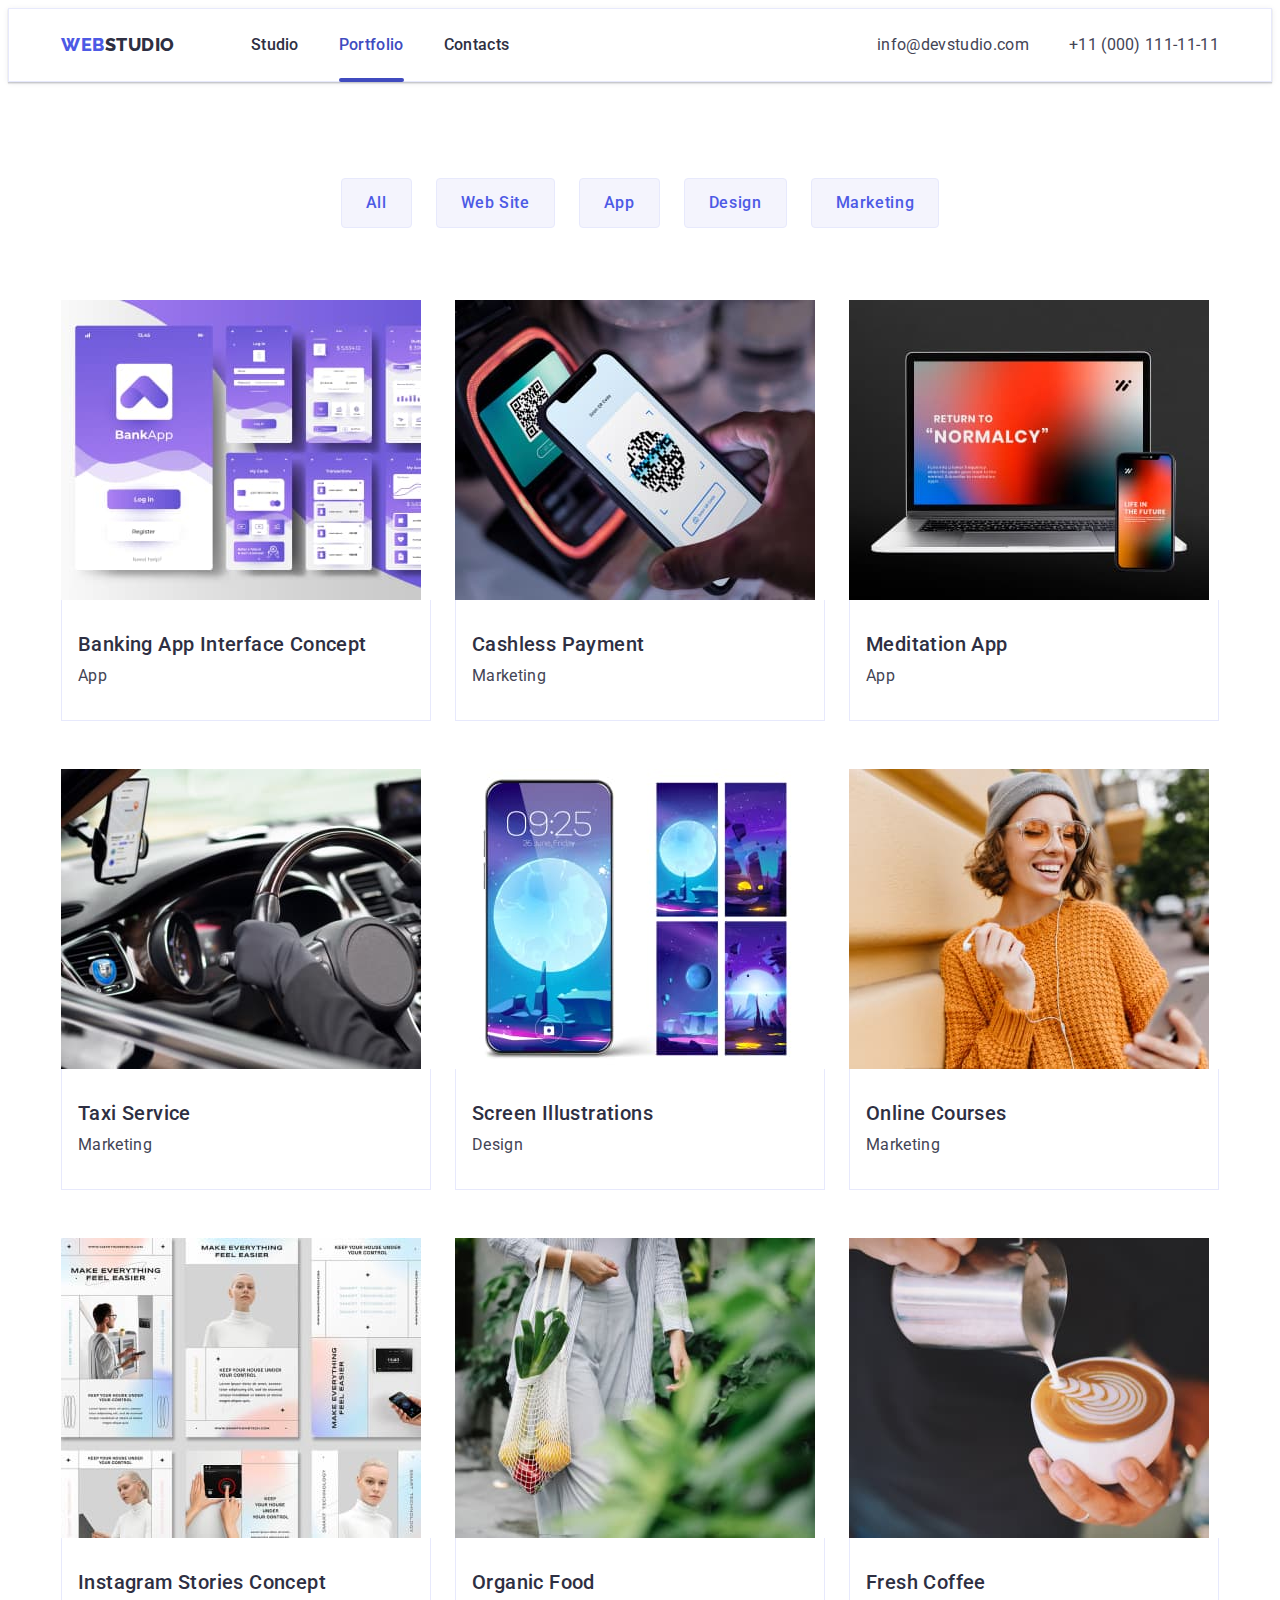
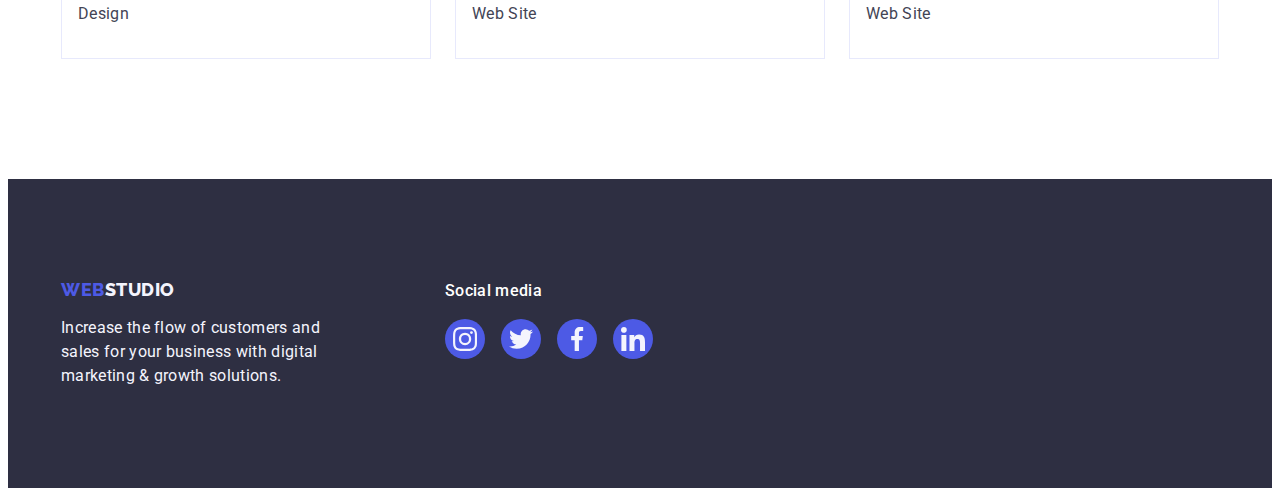
==== portfolio.html @ f316f8f7 "Initial commit" ====
<!DOCTYPE html>
<html lang="en">
  <head>
    <meta charset="UTF-8" />
    <meta http-equiv="X-UA-Compatible" content="IE=edge" />
    <meta name="viewport" content="width=device-width, initial-scale=1.0" />
    <title>Portfolio</title>
    <link
      rel="stylesheet"
      href="https://cdnjs.cloudflare.com/ajax/libs/modern-normalize/2.0.0/modern-normalize.min.css"
      integrity="sha512-4xo8blKMVCiXpTaLzQSLSw3KFOVPWhm/TRtuPVc4WG6kUgjH6J03IBuG7JZPkcWMxJ5huwaBpOpnwYElP/m6wg=="
      crossorigin="anonymous"
      referrerpolicy="no-referrer"
    />
    <link rel="stylesheet" href="./css/slytes.css" />
    <link rel="preconnect" href="https://fonts.googleapis.com" />
    <link rel="preconnect" href="https://fonts.gstatic.com" crossorigin />
    <link
      href="https://fonts.googleapis.com/css2?family=Raleway:wght@400;800&family=Roboto:wght@400;500;700;900&display=swap"
      rel="stylesheet"
    />
  </head>
  <body>
    <header class="header">
      <div class="container header-container">
        <nav class="header-nav">
          <a href="./index.html" class="logo link"
            >Web<span class="logo-web">Studio</span></a
          >
          <ul class="header-nav-menu list">
            <li>
              <a class="nav-link link" href="./index.html">Studio</a>
            </li>
            <li>
              <a class="nav-link link current" href="./portfolio.html"
                >Portfolio</a
              >
            </li>
            <li>
              <a class="nav-link link" href="">Contacts</a>
            </li>
          </ul>
        </nav>
        <address class="address">
          <ul class="adress-item list">
            <li>
              <a class="address-link link" href="mailto:info@devstudio.com"
                >info@devstudio.com</a
              >
            </li>
            <li>
              <a class="address-link link" href="tel:+110001111111"
                >+11 (000) 111-11-11</a
              >
            </li>
          </ul>
        </address>
      </div>
    </header>
    <main>
      <section class="portfolio">
        <div class="container portfolio-container">
          <h1 class="portfolio-title visually-hidden">Portfolio</h1>
          <ul class="portfolio-item list">
            <li class="portfolio-btn">
              <button class="button" type="button">All</button>
            </li>
            <li class="portfolio-btn">
              <button class="button" type="button">Web Site</button>
            </li>
            <li class="portfolio-btn">
              <button class="button" type="button">App</button>
            </li>
            <li class="portfolio-btn">
              <button class="button" type="button">Design</button>
            </li>
            <li class="portfolio-btn">
              <button class="button" type="button">Marketing</button>
            </li>
          </ul>
          <ul class="portfolio-images list">
            <li class="portfolio-list">
              <a class="portfolio-link link" href=".app">
                <div class="portfolio-cover-block">
                  <img src="./images/portfolio1.jpg" alt="app" width="360" />

                  <p class="text-cover">
                    14 Stylish and User-Friendly App Design Concepts · Task
                    Manager App · Calorie Tracker App · Exotic Fruit Ecommerce
                    App · Cloud Storage App
                  </p>
                </div>
                <div class="about-foto">
                  <h2 class="portfolio-list-title">
                    Banking App Interface Concept
                  </h2>
                  <p class="portfolio-list-text">App</p>
                </div>
              </a>
            </li>
            <li class="portfolio-list">
              <a class="portfolio-link link" href=".marketing">
                <div class="portfolio-cover-block">
                  <img
                    src="./images/portfolio2.jpg"
                    alt="payment"
                    width="360"
                  />

                  <p class="text-cover">
                    14 Stylish and User-Friendly App Design Concepts · Task
                    Manager App · Calorie Tracker App · Exotic Fruit Ecommerce
                    App · Cloud Storage App
                  </p>
                </div>
                <div class="about-foto">
                  <h2 class="portfolio-list-title">Cashless Payment</h2>
                  <p class="portfolio-list-text">Marketing</p>
                </div>
              </a>
            </li>
            <li class="portfolio-list">
              <a class="portfolio-link link" href=".app">
                <div class="portfolio-cover-block">
                  <img
                    src="./images/portfolio3.jpg"
                    alt="meditation app"
                    width="360"
                  />

                  <p class="text-cover">
                    14 Stylish and User-Friendly App Design Concepts · Task
                    Manager App · Calorie Tracker App · Exotic Fruit Ecommerce
                    App · Cloud Storage App
                  </p>
                </div>
                <div class="about-foto">
                  <h2 class="portfolio-list-title">Meditation App</h2>
                  <p class="portfolio-list-text">App</p>
                </div>
              </a>
            </li>
            <li class="portfolio-list">
              <a class="portfolio-link link" href=".marketing">
                <div class="portfolio-cover-block">
                  <img src="./images/portfolio4.jpg" alt="car" width="360" />

                  <p class="text-cover">
                    14 Stylish and User-Friendly App Design Concepts · Task
                    Manager App · Calorie Tracker App · Exotic Fruit Ecommerce
                    App · Cloud Storage App
                  </p>
                </div>
                <div class="about-foto">
                  <h2 class="portfolio-list-title">Taxi Service</h2>
                  <p class="portfolio-list-text">Marketing</p>
                </div>
              </a>
            </li>
            <li class="portfolio-list">
              <a class="portfolio-link link" href=".desing">
                <div class="portfolio-cover-block">
                  <img
                    src="./images/portfolio5.jpg"
                    alt="illustrations"
                    width="360"
                  />

                  <p class="text-cover">
                    14 Stylish and User-Friendly App Design Concepts · Task
                    Manager App · Calorie Tracker App · Exotic Fruit Ecommerce
                    App · Cloud Storage App
                  </p>
                </div>
                <div class="about-foto">
                  <h2 class="portfolio-list-title">Screen Illustrations</h2>
                  <p class="portfolio-list-text">Design</p>
                </div>
              </a>
            </li>
            <li class="portfolio-list">
              <a class="portfolio-link link" href=".marketing">
                <div class="portfolio-cover-block">
                  <img src="./images/portfolio6.jpg" alt="girl" width="360" />

                  <p class="text-cover">
                    14 Stylish and User-Friendly App Design Concepts · Task
                    Manager App · Calorie Tracker App · Exotic Fruit Ecommerce
                    App · Cloud Storage App
                  </p>
                </div>
                <div class="about-foto">
                  <h2 class="portfolio-list-title">Online Courses</h2>
                  <p class="portfolio-list-text">Marketing</p>
                </div>
              </a>
            </li>
            <li class="portfolio-list">
              <a class="portfolio-link link" href=".desing">
                <div class="portfolio-cover-block">
                  <img
                    src="./images/portfolio7.jpg"
                    alt="instagram"
                    width="360"
                  />

                  <p class="text-cover">
                    14 Stylish and User-Friendly App Design Concepts · Task
                    Manager App · Calorie Tracker App · Exotic Fruit Ecommerce
                    App · Cloud Storage App
                  </p>
                </div>
                <div class="about-foto">
                  <h2 class="portfolio-list-title">
                    Instagram Stories Concept
                  </h2>
                  <p class="portfolio-list-text">Design</p>
                </div>
              </a>
            </li>
            <li class="portfolio-list">
              <a class="portfolio-link link" href=".website">
                <div class="portfolio-cover-block">
                  <img
                    src="./images/portfolio8.jpg"
                    alt="bag with fruts"
                    width="360"
                  />

                  <p class="text-cover">
                    14 Stylish and User-Friendly App Design Concepts · Task
                    Manager App · Calorie Tracker App · Exotic Fruit Ecommerce
                    App · Cloud Storage App
                  </p>
                </div>
                <div class="about-foto">
                  <h2 class="portfolio-list-title">Organic Food</h2>
                  <p class="portfolio-list-text">Web Site</p>
                </div>
              </a>
            </li>
            <li class="portfolio-list">
              <a class="portfolio-link link" href=".wedsite">
                <div class="portfolio-cover-block">
                  <img src="./images/portfolio9.jpg" alt="coffee" width="360" />

                  <p class="text-cover">
                    14 Stylish and User-Friendly App Design Concepts · Task
                    Manager App · Calorie Tracker App · Exotic Fruit Ecommerce
                    App · Cloud Storage App
                  </p>
                </div>
                <div class="about-foto">
                  <h2 class="portfolio-list-title">Fresh Coffee</h2>
                  <p class="portfolio-list-text">Web Site</p>
                </div>
              </a>
            </li>
          </ul>
        </div>
      </section>
    </main>
    <footer class="footer">
      <div class="container footer-container">
        <div class="footer-text-logo">
          <a href="./index.html" class="footer-logo link"
            >Web<span class="logo-web-footer">Studio</span></a
          >
          <p class="footer-text">
            Increase the flow of customers and sales for your business with
            digital marketing & growth solutions.
          </p>
        </div>
        <div class="soc-footer">
          <p class="soc-media">Social media</p>
          <ul class="footer-media-list list">
            <li class="madia">
              <a
                class="soc-link-footer"
                href=""
                target="_blank"
                rel="no-referrer noopener "
              >
                <svg class="soc-icons-footer" width="24" height="24">
                  <use href="./images/icons.svg#icon-instagram"></use>
                </svg>
              </a>
            </li>
            <li class="madia">
              <a
                class="soc-link-footer"
                href=""
                target="_blank"
                rel="no-referrer noopener "
              >
                <svg class="soc-icons-footer" width="24" height="24">
                  <use href="./images/icons.svg#icon-twitter"></use>
                </svg>
              </a>
            </li>
            <li class="madia">
              <a
                class="soc-link-footer"
                href=""
                target="_blank"
                rel="no-referrer noopener "
              >
                <svg class="soc-icons-footer" width="24" height="24">
                  <use href="./images/icons.svg#icon-facebook"></use>
                </svg>
              </a>
            </li>
            <li class="madia">
              <a
                class="soc-link-footer"
                href=""
                target="_blank"
                rel="no-referrer noopener "
              >
                <svg class="soc-icons-footer" width="24" height="24">
                  <use href="./images/icons.svg#icon-linkedin"></use>
                </svg>
              </a>
            </li>
          </ul>
        </div>
      </div>
    </footer>
  </body>
</html>
---- css/slytes.css ----
:root{
--logo-color:#4D5AE5;
--main-title-color:#2E2F42;
--footer-text-color:#F4F4FD;
--main-text-color:#434455;
--background-color: #FFFFFF;
--button-color: #404BBF;
--transition-timing-function: 250ms cubic-bezier(0.4, 0, 0.2, 1);
} 
body {
font-family: 'Roboto', sans-serif;
color: var(--main-text-color);
background-color:  var(--background-color);
}
p,h1,h2,h3,h4,h5,h6{
margin-top: 0;
margin-bottom: 0;
}
ul {
margin:0;
list-style: none;
padding-left: 0;
}
img {
display: block;
}
.container {
width: 100%;
max-width: 1158px;
padding-left: 15px;
padding-right: 15px;
margin:0 auto;
}
section {
padding-top: 120px;
padding-bottom: 120px;
}
.header {
box-shadow: 0px 2px 1px rgba(46, 47, 66, 0.08), 0px 1px 1px rgba(46, 47, 66, 0.16), 0px 1px 6px rgba(46, 47, 66, 0.08);
border: 1px solid #E7E9FC;
  

}
.header-nav {
display: flex;
align-items: center;
    
}
.header-nav-menu {
display: flex;
gap: 40px;
margin-right: auto;
   
}
.header-container{
display: flex;
align-items: center;
   
}
.logo {
font-family: Raleway,sans-serif;
font-weight: 800;
font-size: 18px;
line-height: 1.17;
text-transform: uppercase;
letter-spacing: 0.03em;
color: var(--logo-color);
display: flex;
align-items: center;
margin-right: 76px;
}
.link
{
text-decoration: none;
}

.logo-web {
color: var(--main-title-color);
}
.logo-web-footer{
color: var(--footer-text-color);
}

.nav-link:hover,
.nav-link:focus
{
color:var(--button-color);
}

.nav-link {
font-weight: 500;
font-size: 16px;
line-height:1.5;
letter-spacing: 0.02em;
color: var(--main-title-color) ;
padding: 24px 0;
display: block;
transition:color var(--transition-timing-function);
position: relative;

}
.current {
color: var(--button-color);
}
   

.current::after{
 content: "";
    position: absolute;
    left: 0;
    bottom: -1px;
    height: 4px;
    width: 100%;
    border-radius: 2px;
    background-color: var(--button-color);
}
.address{
font-style: normal;
margin-left: auto;
margin-right: 0;
    
}
.adress-item {
display: flex; 
gap: 40px;   
}
.address-link {
font-size: 16px;
line-height: 1.5;
letter-spacing: 0.02em;
color:var(--main-text-color);
transition: color var(--transition-timing-function);
}

.address-link:hover,
.address-link:focus
 {
color:var(--button-color);
}
.hero{
/* background-color:var(--main-title-color); */
padding-bottom: 188px;
padding-top: 188px;
background-image: linear-gradient(rgba(46, 47, 66, 0.7), rgba(46, 47, 66, 0.7)), url(../images/people-office.jpg); 
background-repeat: no-repeat;
background-position: center;
background-size: cover;
margin-left: auto;
margin-right: auto;
max-width: 1440px;

}

.hero-title {
font-size: 56px;
line-height: 1.07;
letter-spacing: 0.02em;
color:var(--background-color);
text-align: center;
max-width: 496px;
margin: 0 auto;
}
.hero-container{
text-align: center;


}
.hero-btn {
font-family: "Roboto", sans-serif;
font-weight: 500;
font-size: 16px;
line-height: 1.5;
letter-spacing: 0.04em;
color: var(--background-color);
background: var(--logo-color);
cursor: pointer;
border-radius: 4px;
border: none;
min-width: 169px;
height: 56px;
margin-top: 48px;
display: block;
margin-left: auto;
margin-right: auto;
transition: background-color var(--transition-timing-function);
box-shadow: 0px 4px 4px rgba(0, 0, 0, 0.15);

}
.hero-btn:focus,
.hero-btn:hover {
background-color: var(--button-color);
}
.features-container {

    
}
.features-title {}
.visually-hidden {
    position: absolute;
    width: 1px;
    height: 1px;
    margin: -1px;
    border: 0;
    padding: 0;
    white-space: nowrap;
    clip-path: inset(100%);
    clip: rect(0 0 0 0);
    overflow: hidden;
}
.container-icon {
    padding: 24px 100px;
    background-color: var(--footer-text-color);
    margin-bottom: 8px;
    display: flex;
    height: 112px;
    align-items: center;
    justify-content: center;
    border-radius: 4px;
}
.features-icons{
   
}
.features-item
 {
font-weight: 500;
font-size: 20px;
line-height: 1.2;
letter-spacing: 0.02em;
color: var(--main-title-color);
margin-bottom: 8px;
}
.features-list{
display: flex;
gap: 24px;

}
.featurs-columns {
width: calc((100% - 72px)/4);
}
.features-text
{
font-size: 16px;
line-height: 1.5;
letter-spacing: 0.02em;
color:var(--main-text-color);
}
.our-work {


}
.about-us {
    padding-top: 0;
}
.about-us-title {
font-weight: 700;
font-size: 36px;
line-height: 1.11;
letter-spacing: 0.02em;
color: var(--main-title-color);
text-align: center;
text-transform: capitalize;
margin-bottom: 72px;
}
.about-us-item {
width: calc((100% - 48px) / 3);
border: 1px solid #E7E9FC;
}
.about-us-list{
display: flex;
gap: 24px;
}
.team {
background-color:var(--footer-text-color);

}


.team-title {

font-size: 36px;
line-height: 1.11;
letter-spacing: 0.02em;
color:var(--main-title-color);
text-align: center;
text-transform: capitalize;

margin-bottom: 72px;
}
.team-list {
display: flex;
gap: 24px;
}
.name {
padding: 32px 0;
text-align: center;
gap: 8px;
}
.team-item {
font-weight: 500;
font-size: 20px;
line-height: 1.2;
letter-spacing: 0.02em;
color:var(--main-title-color);
text-align: center;
margin-bottom: 8px;
}


.soc{
    display: flex;
    justify-content: center;
    align-items: center;
    gap: 24px;
}
.soc-link
{
   display:flex;
    justify-content: center;
    align-items: center;
    width: 100%;
    height: 100%;
    border-radius: 50%;
    fill: var(--footer-text-color);
    background-color: var(--logo-color);
    transition: background-color 250ms cubic-bezier(0.4, 0, 0.2, 1);
}
.soc-link-footer {
    display: flex;
    justify-content: center;
    align-items: center;
    width: 100%;
    height: 100%;
    border-radius: 50%;
    fill: var(--footer-text-color);
    background-color: var(--logo-color);
    transition:background-color 250ms cubic-bezier(0.4, 0, 0.2, 1);
}
.soc-icons-list{
    width: 40px;
    height: 40px;
}
.soc-link-footer:focus,
.soc-link-footer:hover {
    background-color: #31D0AA;
}
.soc-icons-footer { 
width: 24px;
height: 24px;
}
.soc-link:hover,
.soc-link:focus {
background-color: var(--button-color);
}
   
.team-text {
font-size: 16px;
line-height: 1.5;
letter-spacing: 0.02em;
color: var(--main-text-color);
margin-bottom: 8px;
}
.our-people{
background-color: var(--background-color);
border-radius: 0px 0px 4px 4px;
box-shadow: 0px 1px 6px rgba(46, 47, 66, 0.08), 0px 1px 1px rgba(46, 47, 66, 0.16), 0px 2px 1px rgba(46, 47, 66, 0.08);
}
.customers-title {
    font-size: 36px;
    line-height: 1.11;
    text-align: center;
    letter-spacing: 0.02em;
    color: var(--main-title-color); 
    margin-bottom: 72px;
}
.customers-list{
    display: flex;
    gap: 24px;
    justify-content: center;
   
}
.customers-icons{
    display: inline-block;
    height: 88px;
    width: calc((100% - 120px)/6);
    transition: border-color 250ms cubic-bezier(0.4, 0, 0.2, 1), color 250ms cubic-bezier(0.4, 0, 0.2, 1);
     
}
.customers-link{
    display:flex;
    align-items: center;
    justify-content: center;
    width: 100%;
    height: 100%;
color: #8E8F99;
 border: 1px solid #8E8F99;
  border-radius: 4px;
  transition: border-color 250ms cubic-bezier(0.4, 0, 0.2, 1), color 250ms cubic-bezier(0.4, 0, 0.2, 1);
   }

.customers-link:hover,
.customers-link:focus{
color: var(--button-color);
border: 1px solid var(--button-color);

}
.cos-icons{
    fill: currentColor;
}
.footer {
background-color: var(--main-title-color);
padding: 100px 0;
}
.footer-container{
display: flex;
align-items: baseline;
}
.soc-footer{
    display: inline;
   
}
.madia{
    transition:  background-color 250ms cubic-bezier(0.4, 0, 0.2, 1);
    width: 40px;
    height: 40px;
}
.soc-media{
    font-weight: 500;
        font-size: 16px;
        line-height: 1.5;
        letter-spacing: 0.02em;
        color: var(--background-color);
        margin-bottom: 16px;
       
}
.footer-logo {
display: inline-block;
margin-bottom: 16px;
font-family: Raleway, sans-serif;
font-weight: 800;
font-size: 18px;
line-height: 1.17;
text-transform: uppercase;
letter-spacing: 0.03em;
color: var(--logo-color);  
}
.footer-text-logo{
    margin-right: 120px;
}
.footer-text {
font-size: 16px;
line-height: 1.5;
letter-spacing: 0.02em;
color: var(--footer-text-color);
max-width: 264px;
}
.footer-media-list{
    display: flex;
    gap: 16px;
    
}
.portfolio-container{

}
.portfolio-item {
display: flex;
width: 100%;
margin-bottom: 72px;
gap: 24px;
justify-content: center;
}
.portfolio-btn{
    transition: color var(--transition-timing-function),background-color var(--transition-timing-function),box-shadow var(--transition-timing-function), border-color var(--transition-timing-function);
}
.button {
font-family: "Roboto", sans-serif;
font-weight: 500;
font-size: 16px;
line-height: 1.5;
letter-spacing: 0.04em;
color: var(--logo-color);
background: var(--footer-text-color);
cursor: pointer;
border: 1px solid #E7E9FC;
border-radius: 4px;
padding: 12px 24px;
transition:  color 250ms cubic-bezier(0.4, 0, 0.2, 1), background-color 250ms cubic-bezier(0.4, 0, 0.2, 1), border-color 250ms cubic-bezier(0.4, 0, 0.2, 1), box-shadow 250ms cubic-bezier(0.4, 0, 0.2, 1);
}
.button:hover,
.button:focus
{
color: var(--background-color);
background-color: var(--button-color);
border: 1px solid transparent;
box-shadow: 0px 3px 1px rgba(0, 0, 0, 0.1), 0px 2px 1px rgba(0, 0, 0, 0.08), 0px 2px 2px rgba(0, 0, 0, 0.12);
}
.portfolio-images {
display: flex;
gap:48px 24px;
flex-wrap: wrap;

}
.portfolio-link{
    display: block;
    transition: box-shadow 250ms cubic-bezier(0.4, 0, 0.2, 1);
}
.portfolio-link:hover,
.portfolio-link:focus {
    box-shadow: 0px 1px 6px rgba(46, 47, 66, 0.08), 0px 1px 1px rgba(46, 47, 66, 0.16), 0px 2px 1px rgba(46, 47, 66, 0.08);

}
   

.text-cover{
    position: absolute;
    background-color: var(--logo-color);
    top:0;
    left: 0;
    height: 100%;
    transform: translateY(100%);
    transition: transform var(--transition-timing-function);
       font-size: 16px;
        line-height: 1.5;
        letter-spacing: 0.02em;
        color: var(--footer-text-color);
        padding: 40px 32px;
}
.portfolio{
padding-top: 96px;
padding-bottom: 120px;
}
.portfolio-title {

}
.portfolio-list-title {
font-weight: 500;
font-size: 20px;
line-height: 1.2;
letter-spacing: 0.02em;
color:var(--main-title-color);
margin-bottom: 8px;
}
.portfolio-list-text {
font-size: 16px;
line-height: 1.5;
letter-spacing: 0.02em;
color:var(--main-text-color);

}
.portfolio-list{
width: calc((100% - 48px)/3);
 
}
.portfolio-cover-block{
    position: relative;
    overflow: hidden;
}
 .portfolio-link:hover .text-cover,
 .portfolio-link:focus .text-cover
 {
     transform: translateY(0%);
 }
 .about-foto{
    padding: 32px 16px;
    border-left: 1px solid #E7E9FC;
    border-bottom: 1px solid #E7E9FC;
    border-right: 1px solid #E7E9FC;
 }
 .backdrop{
    width: 100%;
    height: 100%;
    background-color: rgba(46, 47, 66, 0.4);
    position: fixed;
    top: 0;
    transition: opacity var(--transition-timing-function),
    visibility var(--transition-timing-function);

 }
 .modal{
    width: 408px;
    min-height: 584px;
    background-color: #FCFCFC;
    box-shadow: 0px 1px 1px rgba(0, 0, 0, 0.14), 0px 1px 3px rgba(0, 0, 0, 0.12), 0px 2px 1px rgba(0, 0, 0, 0.2);
    border-radius: 4px;
    position: absolute;
    top: 50%;
    left:50%;
    transform: translate(-50%,-50%) scale(1);
    transition: transform var(--transition-timing-function);
 }
 .modal-btn{
    position: absolute;
    width: 24px;
    height: 24px;
    background: #E7E9FC;
    border: 1px solid rgba(0, 0, 0, 0.1);
    border-radius: 50%;
    right: 24px;
    top:24px;
    display: flex;
    align-items: center;
    justify-content: center;
    padding: 0;
    cursor:pointer;
    transition: background-color var(--transition-timing-function), border var(--transition-timing-function);
    
 }
 .modal-btn:hover,
 .modal-btn:focus {
    background-color: var(--button-color);
    border: none;
    fill: #ffffff;
 }
 .close{
    
    transition: fill var(--transition-timing-function);
 }
 .is-hidden{
    visibility: hidden;
    opacity: 0;
    pointer-events: none;
 }
 .backdrop.is-hidden .modal{
    transform: translate(-50%,-50%) scate(0);
 }
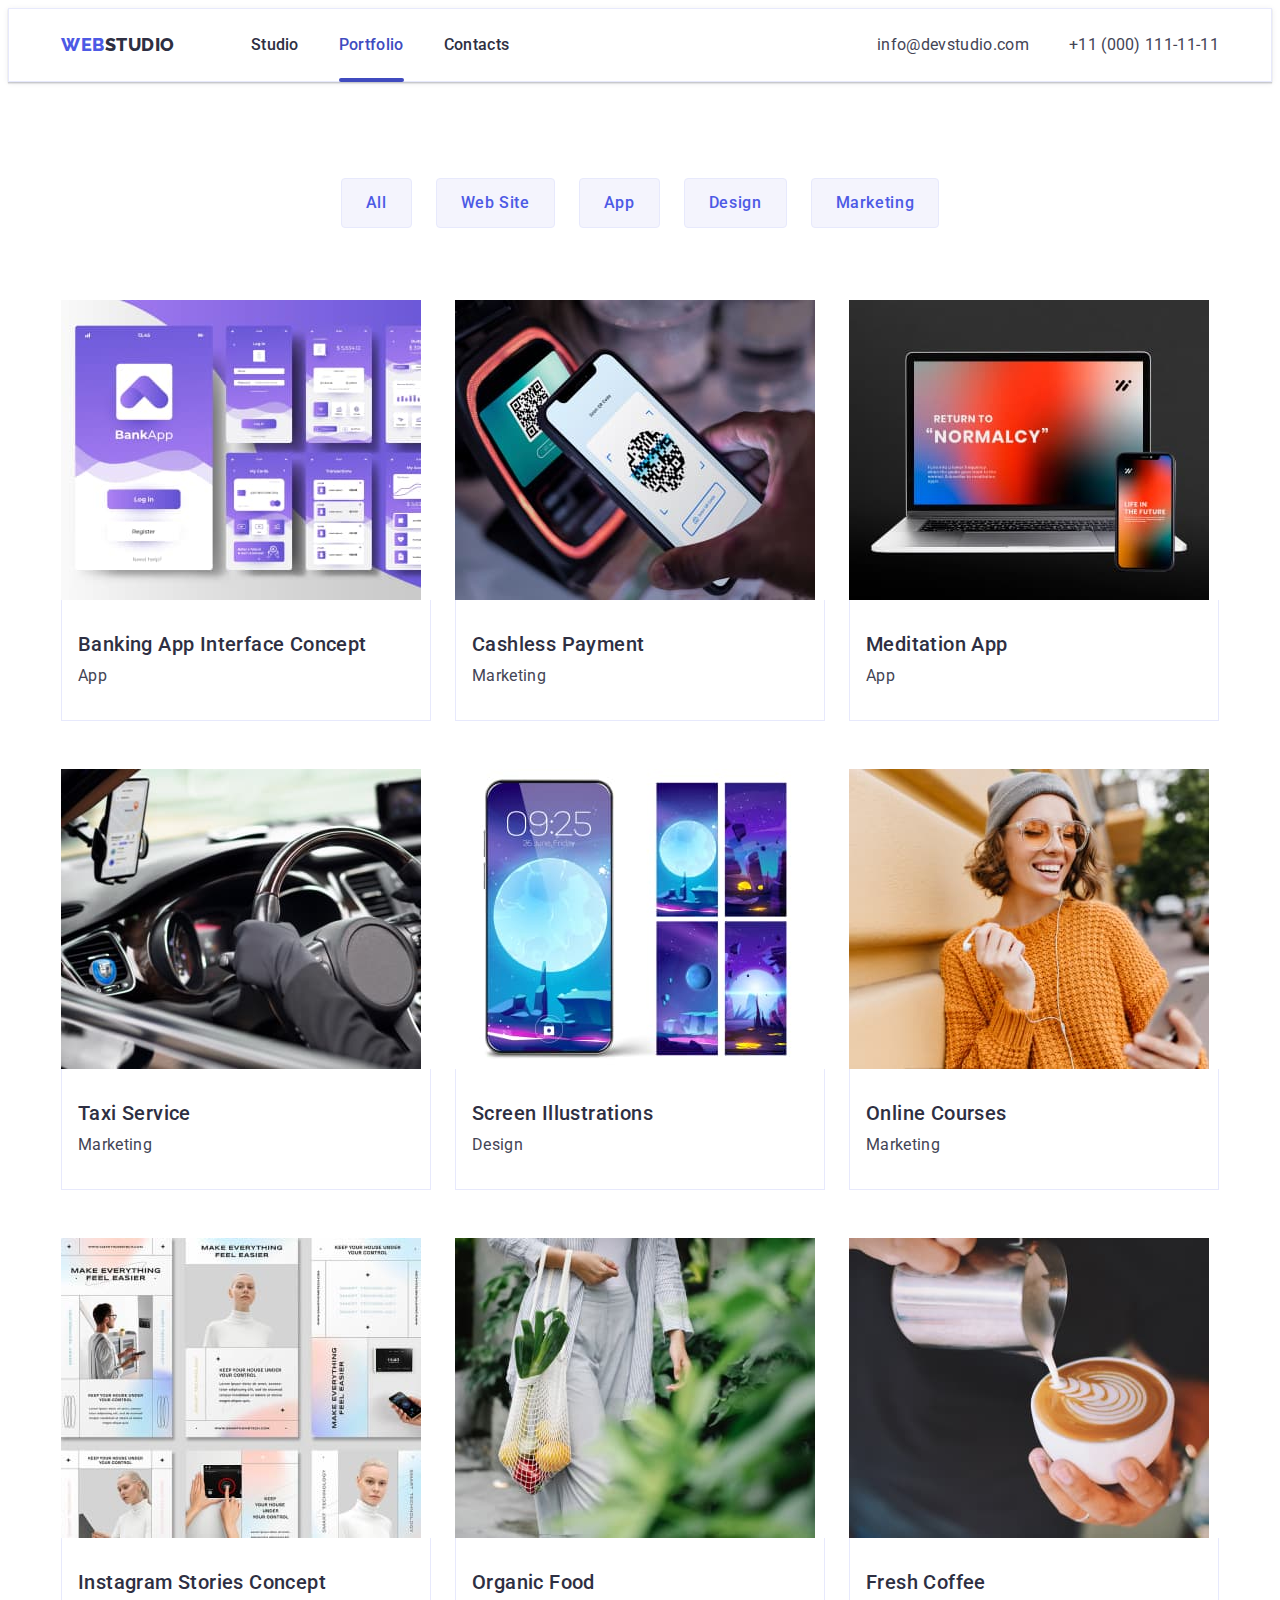
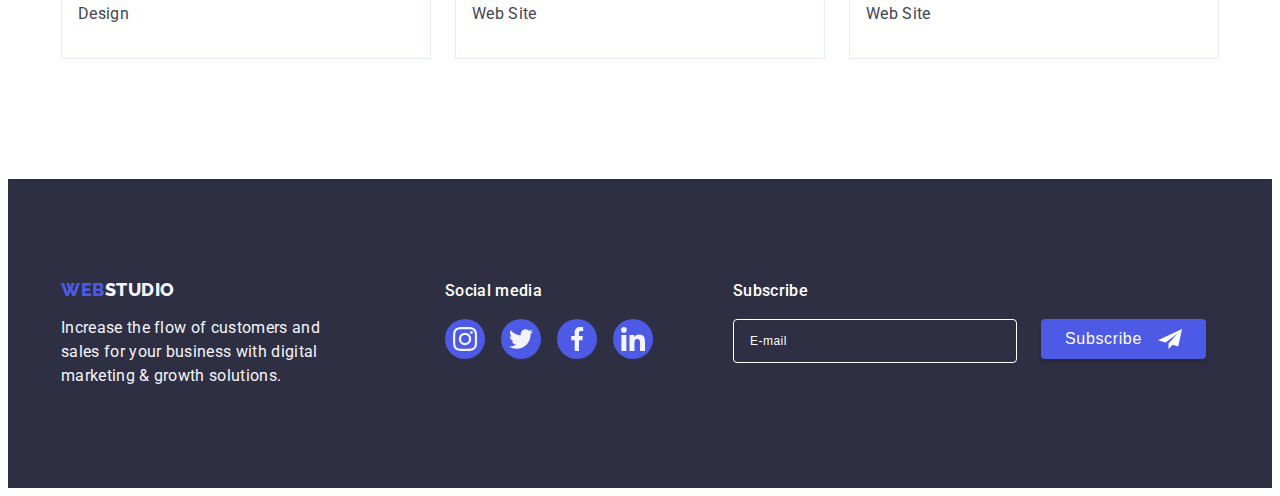
==== commit d602ce8c: "2" ====
--- a/portfolio.html
+++ b/portfolio.html
@@ -324,6 +324,24 @@
             </li>
           </ul>
         </div>
+        <div class="form-subscribe">
+          <p class="form-text">Subscribe</p>
+          <form class="form">
+            <label class="form-input">
+              <input
+                class="subscribe-input"
+                type="email"
+                name="email"
+                placeholder="E-mail"
+              />
+            </label>
+            <button type="submit" class="form-btn">
+              Subscribe
+              <svg class="icon-send" width="24" height="24">
+                <use href="./images/icons.svg#icon-Frame-3"></use>
+              </svg>
+            </button>
+          </form>
       </div>
     </footer>
   </body>
--- a/css/slytes.css
+++ b/css/slytes.css
@@ -165,7 +165,7 @@
 
 
 }
-.hero-btn {
+.hero-btn{
 font-family: "Roboto", sans-serif;
 font-weight: 500;
 font-size: 16px;
@@ -416,14 +416,14 @@
 }
 .soc-footer{
     display: inline;
-   
+   margin-right: 80px;
 }
 .madia{
     transition:  background-color 250ms cubic-bezier(0.4, 0, 0.2, 1);
     width: 40px;
     height: 40px;
 }
-.soc-media{
+.soc-media, .form-text{
     font-weight: 500;
         font-size: 16px;
         line-height: 1.5;
@@ -584,6 +584,7 @@
     position: absolute;
     top: 50%;
     left:50%;
+    padding: 72px 24px 24px 24px;
     transform: translate(-50%,-50%) scale(1);
     transition: transform var(--transition-timing-function);
  }
@@ -608,7 +609,28 @@
  .modal-btn:focus {
     background-color: var(--button-color);
     border: none;
-    fill: #ffffff;
+    fill:var(--background-color);
+ }
+ 
+ .form-field{
+    margin-bottom: 8px;
+ }
+ .modal-label{
+  
+    font-size: 12px;
+        line-height:1.17;
+        letter-spacing: 0.04em;
+        color: #8E8F99;
+        
+ }
+ .modal-title{
+    font-weight: 500;
+        font-size: 16px;
+        line-height: 1.5;
+        text-align: center;
+        letter-spacing: 0.02em;
+        color: #2E2F42;
+    margin-bottom: 16px;
  }
  .close{
     
@@ -621,4 +643,178 @@
  }
  .backdrop.is-hidden .modal{
     transform: translate(-50%,-50%) scate(0);
- }+ }
+ .form-subscribe {
+    display: inline;
+    align-items: center;
+    justify-content: center;
+    width: 453px;
+    
+ }
+
+ .form {
+ display: flex;
+ gap:24px;
+ }
+
+ .form-text {
+
+ }
+
+ .form-btn {
+        font-weight: 500;
+        font-size: 16px;
+        line-height: 1.5;
+        letter-spacing: 0.04em;
+        color: var(--background-color);
+        background: var(--logo-color);
+        border-radius: 4px;
+        border: none;
+    cursor: pointer;
+        min-width: 165px;
+        transition: background-color var(--transition-timing-function);
+        padding: 8px 24px;
+       display: flex;
+    justify-content: center;
+    align-items: center;
+      
+        height: 40px;
+        box-shadow: 0px 4px 4px rgba(0, 0, 0, 0.15);
+ }
+ .form-btn:focus,
+ .form-btn:hover {
+     background-color: var(--button-color);}
+    
+.form-input{
+    position: relative;
+}
+
+
+ .icon-send {
+    width: 24px;
+    height: 24px;
+fill: #FFFFFF;
+margin-left: 16px;
+ }
+.subscribe-input {
+    border: 1px solid #FFFFFF;
+ border-radius: 4px;
+ background-color: var(--main-title-color);
+ height: 40px;
+   width: 264px; 
+   padding-left: 16px; 
+   background-color: transparent;
+    font-size: 12px;
+line-height: 2;
+   color:var(--background-color);
+    letter-spacing: 0.04em;
+ }
+.subscribe-input::placeholder{
+   
+     color: var(--background-color);
+ }
+.modal-input{
+    height: 40px;
+    border: 1px solid rgba(46, 47, 66, 0.4);
+    border-radius: 4px;
+    padding: 0;
+    width: 100%;
+    background-color: transparent;
+    outline: transparent;
+    padding-left: 38px;
+    transition: border-color var(--transition-timing-function);
+}
+.input-field{
+    position: relative;
+}
+.modal-input:focus{
+    border-color: var(--logo-color);
+}
+.modal-icon{
+    position: absolute;
+    top:50%;
+    left:16px;
+ color: #2E2F42;
+ transform: translateY(-50%);
+ transition: fill var(--transition-timing-function);
+}
+.modal-input:focus + .modal-icon{
+    fill: var(--logo-color);
+}
+.checkbox-accept{
+    font-size: 12px;
+    line-height: 1.17;
+    letter-spacing: 0.04em;
+    color: #8E8F99;
+    
+}
+.checkbox-input{
+  
+}
+.textarea-input{
+    border: 1px solid rgba(46, 47, 66, 0.4);
+    border-radius: 4px;
+    height: 120px;
+    width: 100%;
+    resize: none;
+    padding: 8px 16px;
+     font-size: 12px;
+        line-height: 1.17;
+        letter-spacing: 0.04em;
+        outline: transparent;
+        background-color: transparent;
+        color: rgba(46, 47, 66, 0.4);
+    transition: border-color var(--transition-timing-function);
+    }
+    .textarea-input:focus{
+        border-color: #4D5AE5;    
+    }
+.send-btn{
+font-family: "Roboto", sans-serif;
+    font-weight: 500;
+    font-size: 16px;
+    line-height: 1.5;
+    letter-spacing: 0.04em;
+    color: var(--background-color);
+    background: var(--logo-color);
+    cursor: pointer;
+    border-radius: 4px;
+    border: none;
+    min-width: 169px;
+    height: 56px;
+  display: block;
+    margin-left: auto;
+    margin-right: auto;
+    transition: background-color var(--transition-timing-function);
+    box-shadow: 0px 4px 4px rgba(0, 0, 0, 0.15);
+
+}
+.checkbox-field{
+    margin-bottom: 24px;
+}
+.send-btn:focus,
+.send-btn:hover {
+    background-color: var(--button-color);
+}
+.checkbox-accept span{
+    border: 1px solid rgba(46, 47, 66, 0.4);
+        border-radius: 2px;
+        width: 16px;
+        height: 16px;
+    
+        display: inline-flex;
+        align-items: center;
+        justify-content: center;
+     fill:transparent; 
+     transition: background-color var(--transition-timing-function), border var(--transition-timing-function), fill var(--transition-timing-function);
+}
+.checkbox-input:checked + .checkbox-accept span {
+fill: #F4F4FD;
+background-color: #404BBF;
+    border: none;
+   
+}
+.policy{
+    text-decoration: underline;
+    color:#4D5AE5;
+}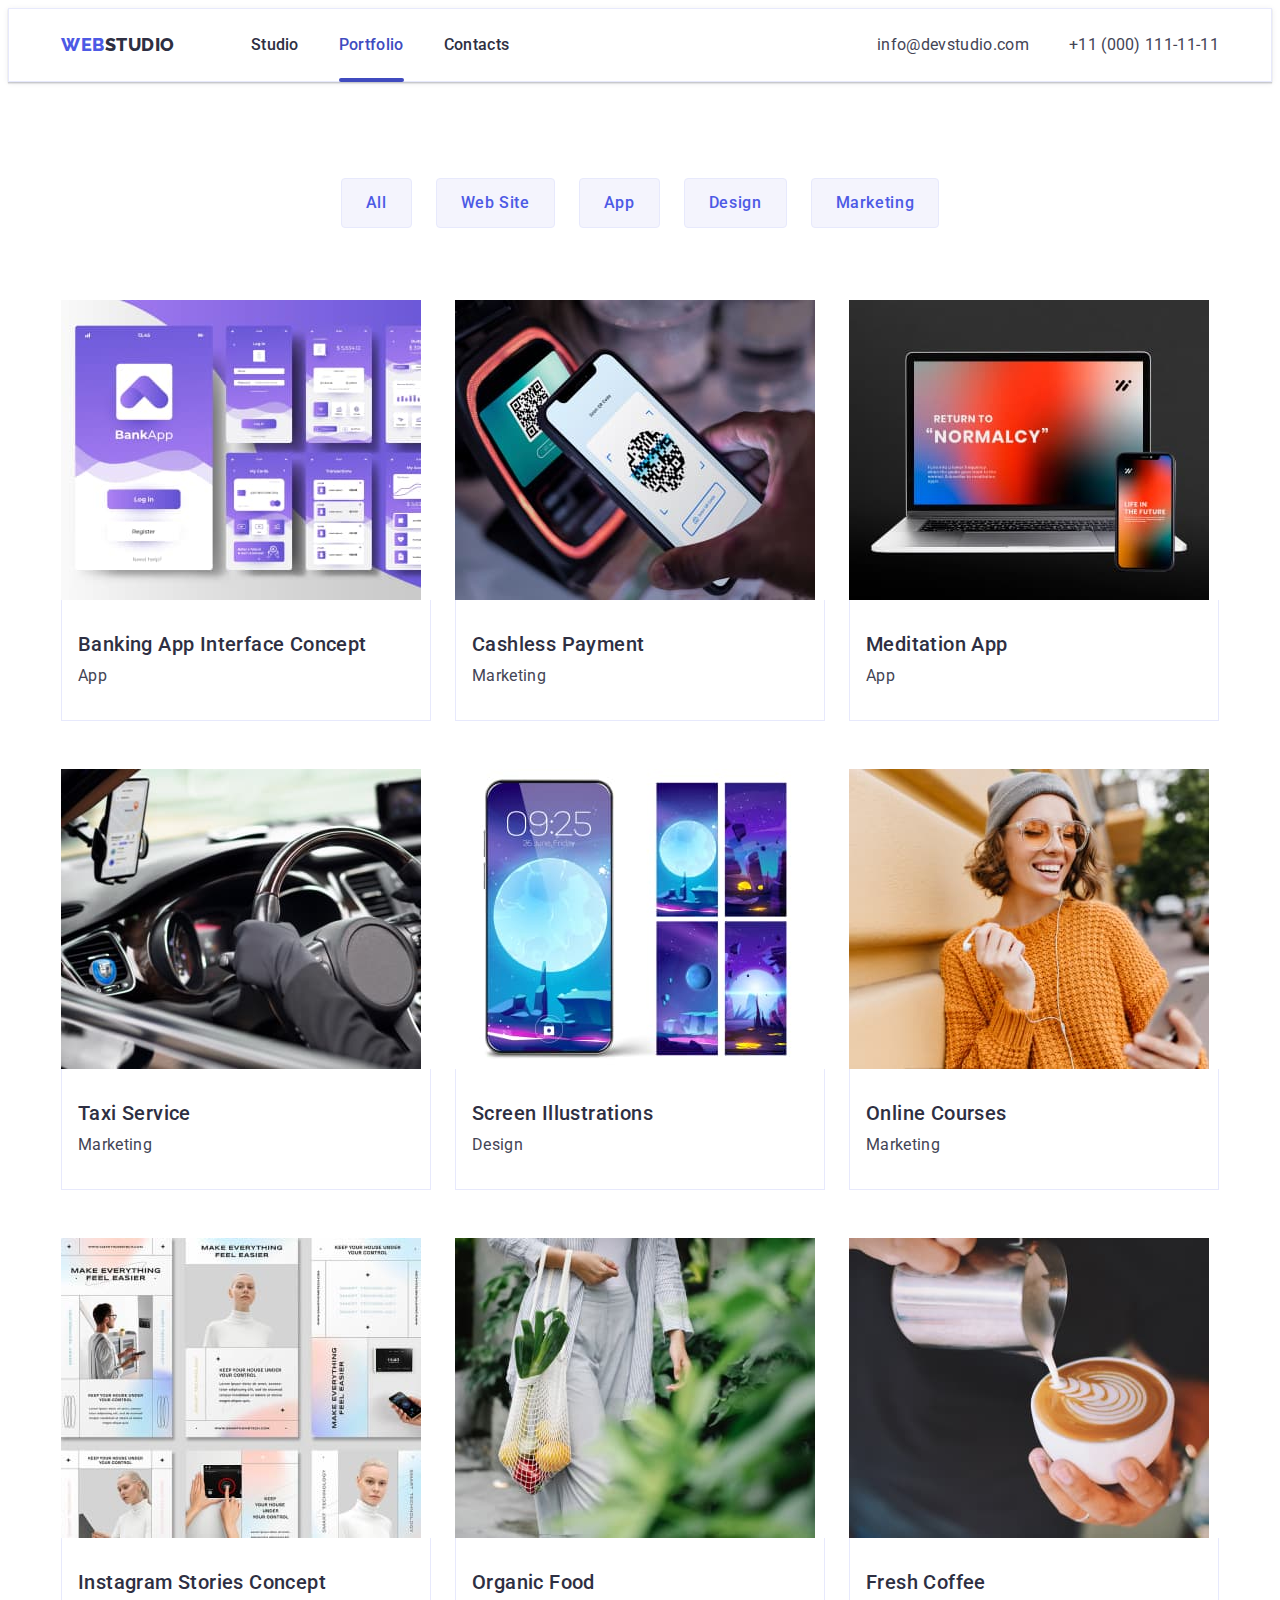
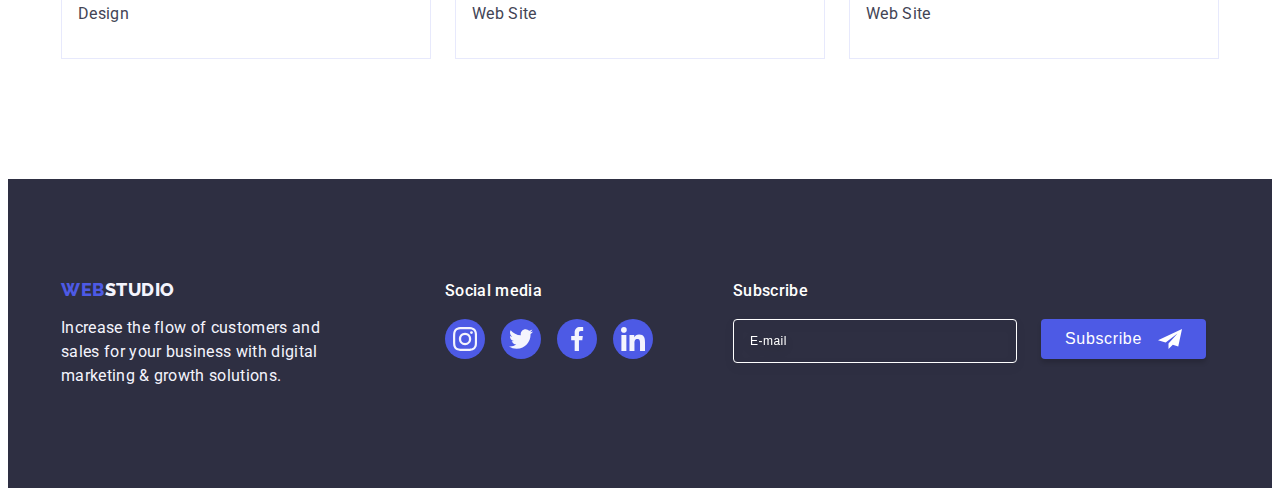
==== commit a147872b: "4" ====
--- a/portfolio.html
+++ b/portfolio.html
@@ -343,6 +343,7 @@
             </button>
           </form>
       </div>
+      </div>
     </footer>
   </body>
 </html>
--- a/css/slytes.css
+++ b/css/slytes.css
@@ -621,6 +621,8 @@
         line-height:1.17;
         letter-spacing: 0.04em;
         color: #8E8F99;
+        display: block;
+        margin-bottom: 4px;
         
  }
  .modal-title{
@@ -705,9 +707,10 @@
    padding-left: 16px; 
    background-color: transparent;
     font-size: 12px;
-line-height: 2;
+line-height: 1.5;
    color:var(--background-color);
     letter-spacing: 0.04em;
+    filter: drop-shadow(0px 4px 4px rgba(0, 0, 0, 0.15));
  }
 .subscribe-input::placeholder{
    
@@ -747,9 +750,13 @@
     letter-spacing: 0.04em;
     color: #8E8F99;
     
+    
 }
 .checkbox-input{
   
+}
+.textarea-field{
+    margin-bottom: 16px;
 }
 .textarea-input{
     border: 1px solid rgba(46, 47, 66, 0.4);
@@ -765,6 +772,7 @@
         background-color: transparent;
         color: rgba(46, 47, 66, 0.4);
     transition: border-color var(--transition-timing-function);
+    
     }
     .textarea-input:focus{
         border-color: #4D5AE5;    
@@ -796,24 +804,25 @@
 .send-btn:hover {
     background-color: var(--button-color);
 }
-.checkbox-accept span{
+.icon-vector{
     border: 1px solid rgba(46, 47, 66, 0.4);
         border-radius: 2px;
         width: 16px;
         height: 16px;
-    
+    margin-right: 8px;
         display: inline-flex;
         align-items: center;
         justify-content: center;
-     fill:transparent; 
-     transition: background-color var(--transition-timing-function), border var(--transition-timing-function), fill var(--transition-timing-function);
+        
+      fill:transparent;  
+      transition: background-color var(--transition-timing-function), border var(--transition-timing-function), fill var(--transition-timing-function); 
 }
 .checkbox-input:checked + .checkbox-accept span {
 fill: #F4F4FD;
 background-color: #404BBF;
     border: none;
    
-}
+ }  
 .policy{
     text-decoration: underline;
     color:#4D5AE5;
